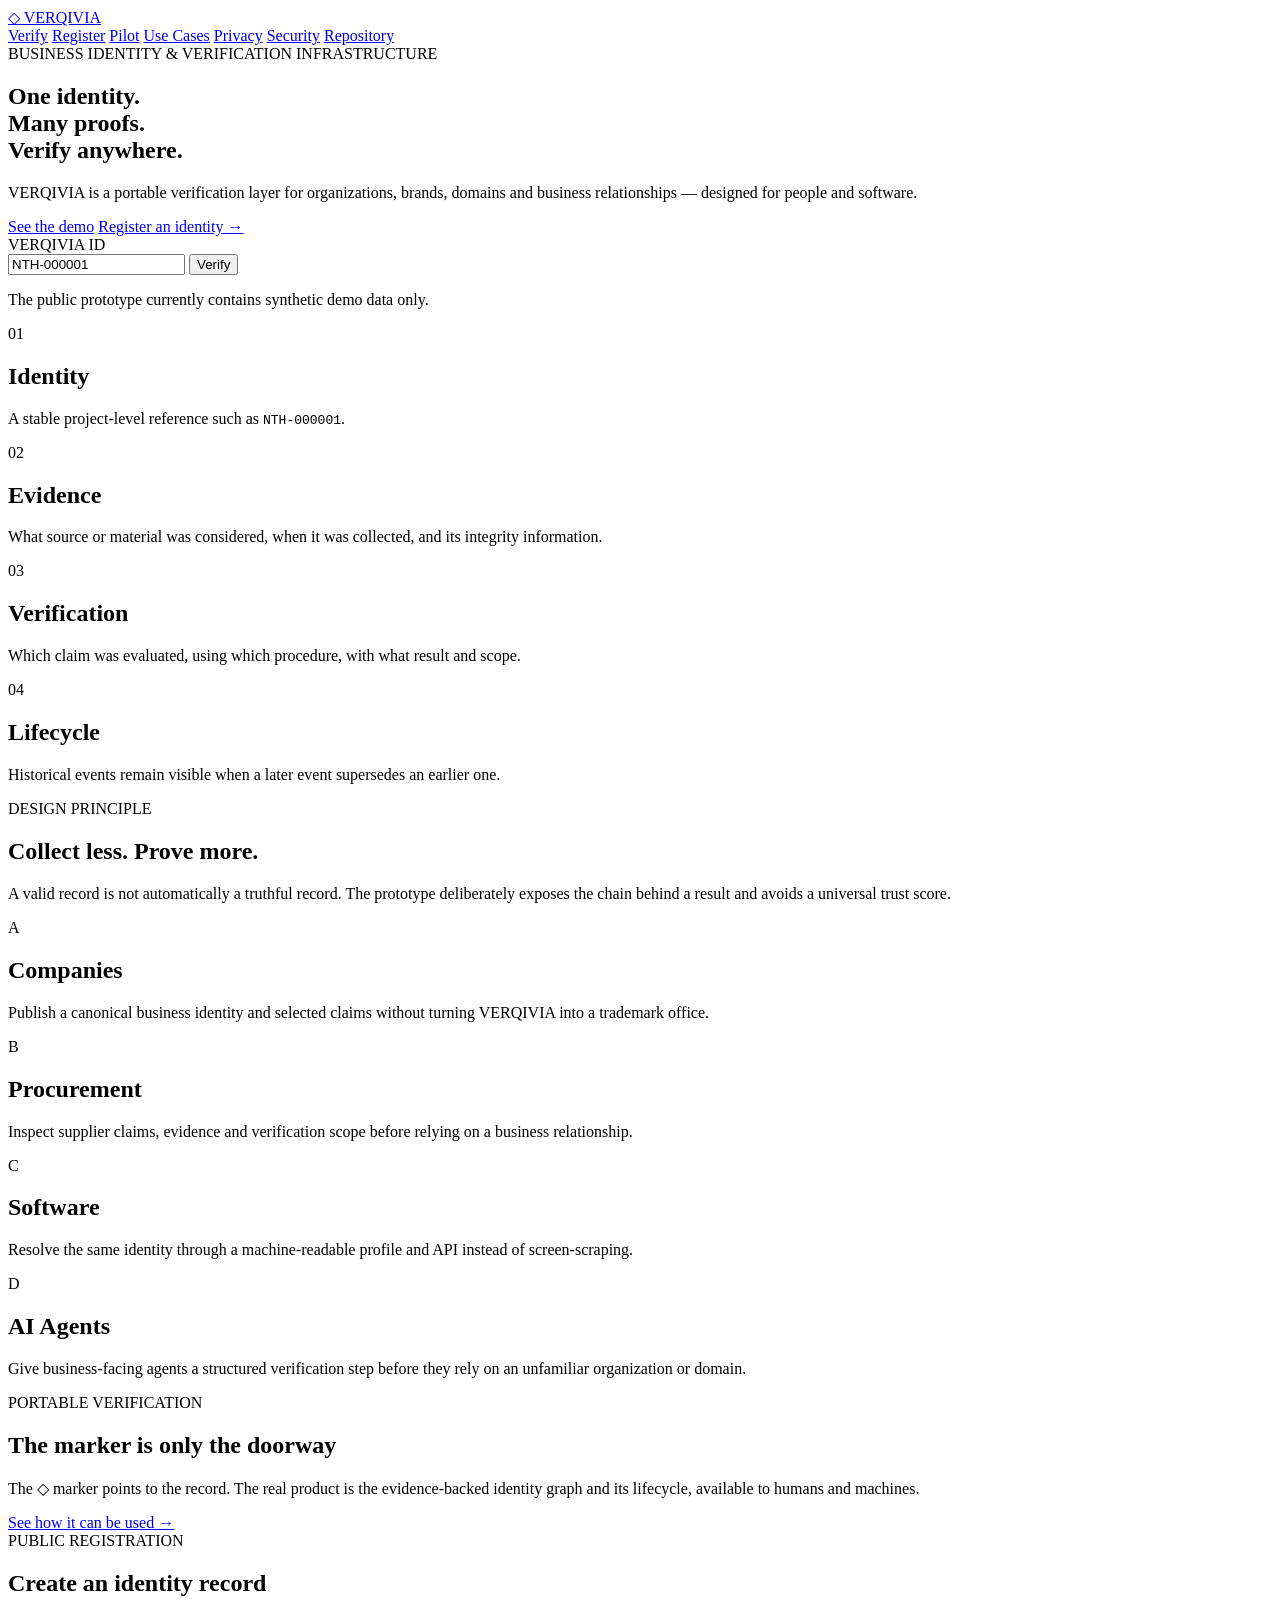
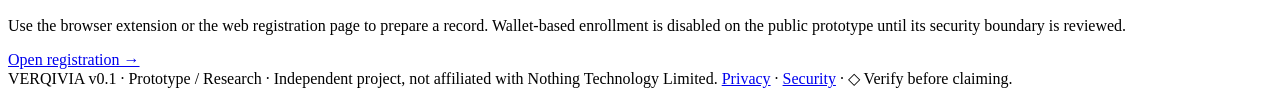
==== site/index.html @ 0a53aade "Strengthen VERQIVIA product positioning and use cases" ====
<!doctype html>
<html lang="en">
<head>
  <meta charset="utf-8">
  <meta name="viewport" content="width=device-width, initial-scale=1">
  <meta http-equiv="Content-Security-Policy" content="default-src 'self'; script-src 'self'; style-src 'self'; img-src 'self' data:; connect-src 'self' https:; object-src 'none'; base-uri 'self'; frame-ancestors 'none'; form-action 'self'">
  <meta name="description" content="VERQIVIA — transparent business identity and verification infrastructure for humans and machines.">
  <meta property="og:title" content="VERQIVIA — Business Identity & Verification">
  <meta property="og:description" content="Inspect identity, claims, evidence and verification procedures instead of relying on a single trust score.">
  <meta property="og:type" content="website">
  <meta property="og:url" content="https://asnad68.github.io/VERQIVIA/">
  <title>VERQIVIA — Business Identity & Verification</title>
  <link rel="stylesheet" href="./assets/styles.css">
</head>
<body>
  <header class="topbar">
    <a class="brand" href="./">◇ VERQIVIA</a>
    <nav aria-label="Primary">
      <a href="./verify.html">Verify</a>
      <a href="./register.html">Register</a>
      <a href="./pilot.html">Pilot</a>
      <a href="./use-cases.html">Use Cases</a>
      <a href="./privacy.html">Privacy</a>
      <a href="./security.html">Security</a>
      <a href="https://github.com/asnad68/VERQIVIA" rel="noreferrer">Repository</a>
    </nav>
  </header>
  <main>
    <section class="hero shell">
      <div class="eyebrow">BUSINESS IDENTITY &amp; VERIFICATION INFRASTRUCTURE</div>
      <h1>One identity.<br>Many proofs.<br>Verify anywhere.</h1>
      <p class="lead">VERQIVIA is a portable verification layer for organizations, brands, domains and business relationships — designed for people and software.</p>
      <div class="input-row" style="margin-top:28px;max-width:560px;">
        <a class="button" href="./verify.html?id=NTH-000001">See the demo</a>
        <a class="button secondary" href="./register.html">Register an identity →</a>
      </div>
      <form class="verify-form" action="./verify.html" method="get">
        <label for="nothing-id">VERQIVIA ID</label>
        <div class="input-row">
          <input id="nothing-id" name="id" value="NTH-000001" pattern="NTH-[0-9]{6}" autocomplete="off" spellcheck="false" aria-describedby="demo-note">
          <button type="submit">Verify</button>
        </div>
        <p id="demo-note" class="note">The public prototype currently contains synthetic demo data only.</p>
      </form>
    </section>
    <section class="feature-grid shell" aria-label="VERQIVIA model">
      <article class="feature"><span class="feature-number">01</span><h2>Identity</h2><p>A stable project-level reference such as <code>NTH-000001</code>.</p></article>
      <article class="feature"><span class="feature-number">02</span><h2>Evidence</h2><p>What source or material was considered, when it was collected, and its integrity information.</p></article>
      <article class="feature"><span class="feature-number">03</span><h2>Verification</h2><p>Which claim was evaluated, using which procedure, with what result and scope.</p></article>
      <article class="feature"><span class="feature-number">04</span><h2>Lifecycle</h2><p>Historical events remain visible when a later event supersedes an earlier one.</p></article>
    </section>
    <section class="principles shell">
      <div><div class="eyebrow">DESIGN PRINCIPLE</div><h2>Collect less. Prove more.</h2></div>
      <p>A valid record is not automatically a truthful record. The prototype deliberately exposes the chain behind a result and avoids a universal trust score.</p>
    </section>
    <section class="feature-grid shell" aria-label="VERQIVIA use cases">
      <article class="feature"><span class="feature-number">A</span><h2>Companies</h2><p>Publish a canonical business identity and selected claims without turning VERQIVIA into a trademark office.</p></article>
      <article class="feature"><span class="feature-number">B</span><h2>Procurement</h2><p>Inspect supplier claims, evidence and verification scope before relying on a business relationship.</p></article>
      <article class="feature"><span class="feature-number">C</span><h2>Software</h2><p>Resolve the same identity through a machine-readable profile and API instead of screen-scraping.</p></article>
      <article class="feature"><span class="feature-number">D</span><h2>AI Agents</h2><p>Give business-facing agents a structured verification step before they rely on an unfamiliar organization or domain.</p></article>
    </section>
    <section class="demo shell">
      <div class="demo-panel">
        <div><div class="eyebrow">PORTABLE VERIFICATION</div><h2>The marker is only the doorway</h2><p>The ◇ marker points to the record. The real product is the evidence-backed identity graph and its lifecycle, available to humans and machines.</p></div>
        <a class="button secondary" href="./use-cases.html">See how it can be used →</a>
      </div>
    </section>
    <section class="demo shell">
      <div class="demo-panel">
        <div><div class="eyebrow">PUBLIC REGISTRATION</div><h2>Create an identity record</h2><p>Use the browser extension or the web registration page to prepare a record. Wallet-based enrollment is disabled on the public prototype until its security boundary is reviewed.</p></div>
        <a class="button secondary" href="./register.html">Open registration →</a>
      </div>
    </section>
  </main>
  <footer class="footer shell">
    <span>VERQIVIA v0.1 · Prototype / Research · Independent project, not affiliated with Nothing Technology Limited.</span>
    <span><a href="./privacy.html">Privacy</a> · <a href="./security.html">Security</a> · ◇ Verify before claiming.</span>
  </footer>
</body>
</html>
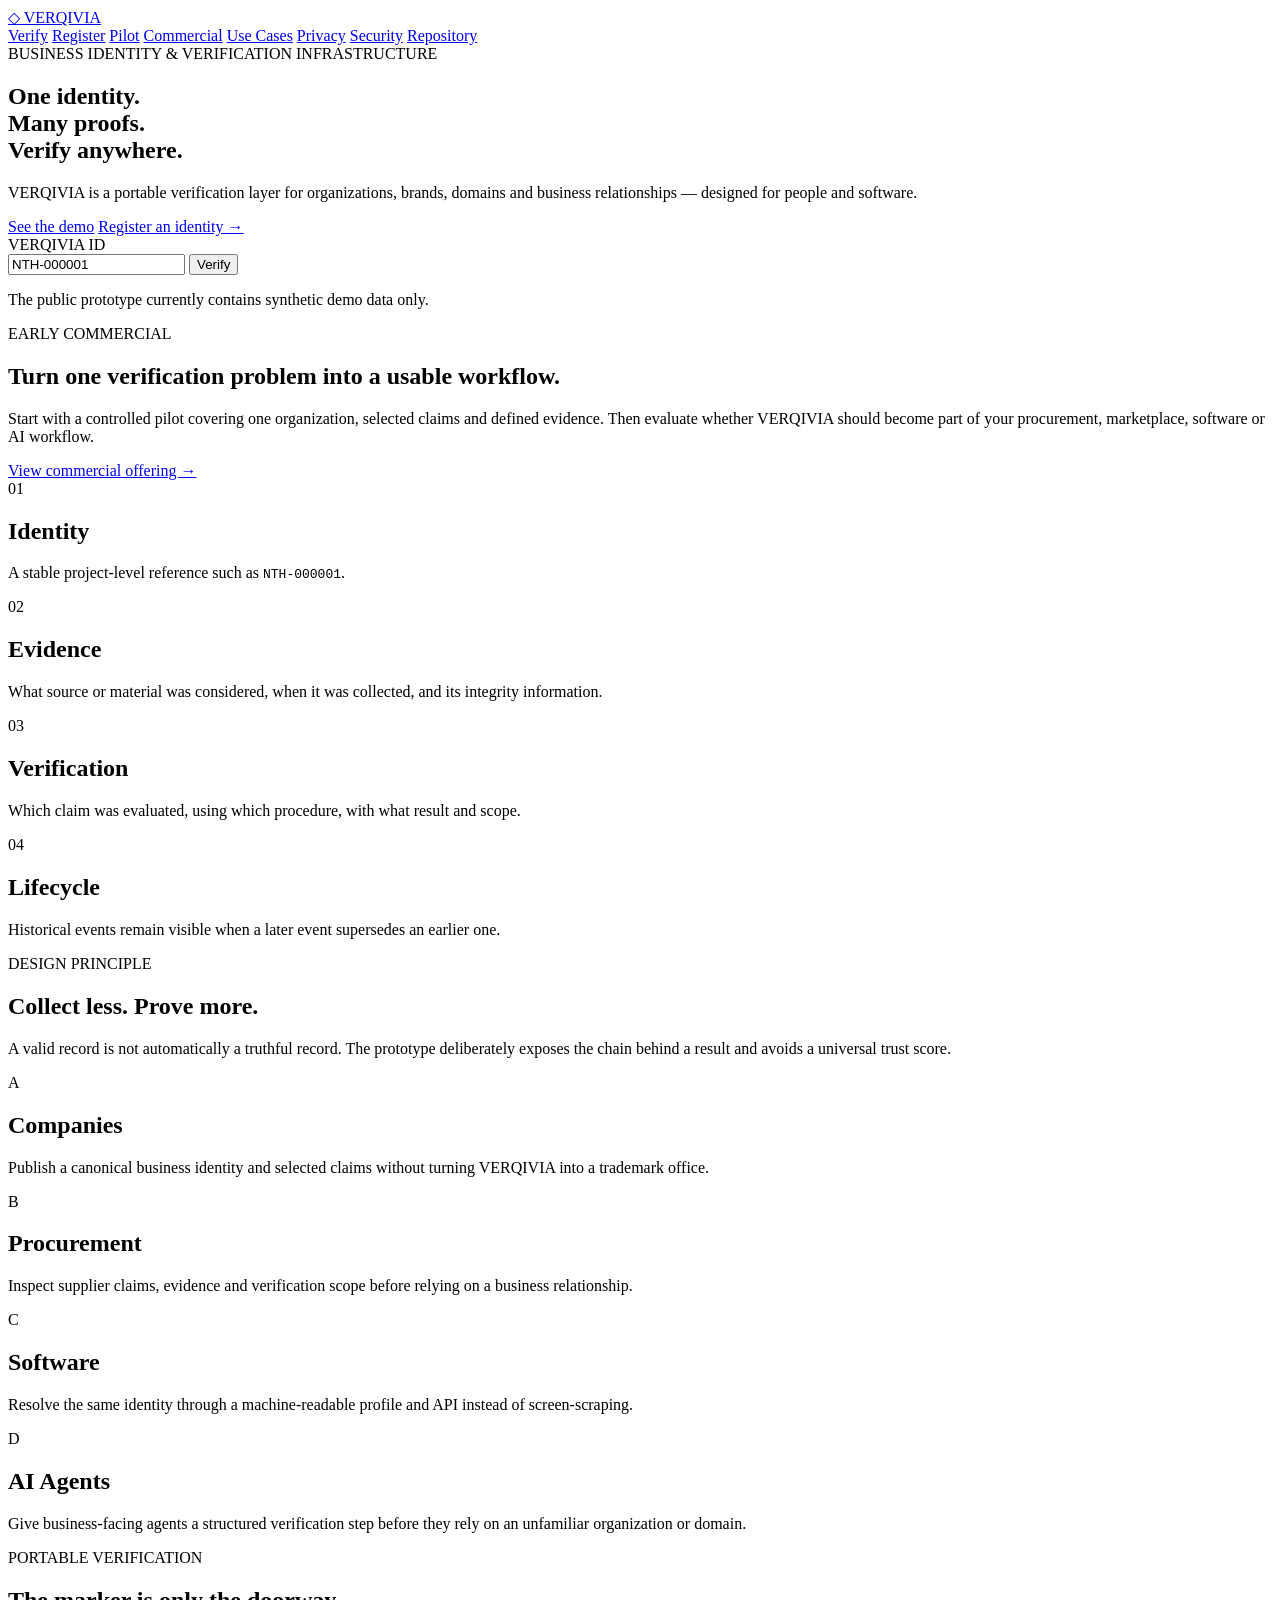
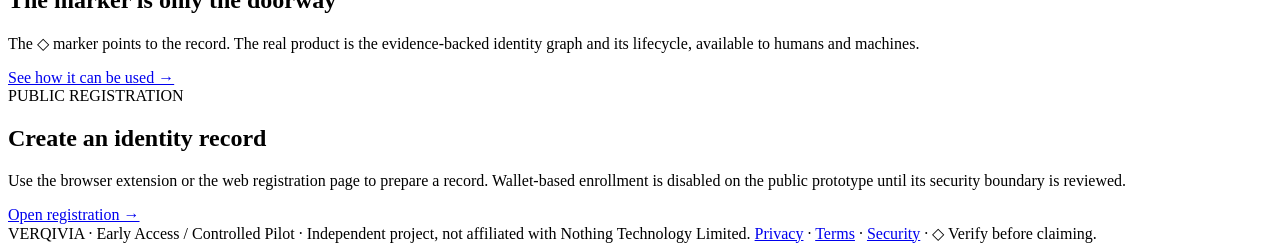
==== commit 0d65473e: "Make homepage commercially oriented for early access" ====
--- a/site/index.html
+++ b/site/index.html
@@ -19,6 +19,7 @@
       <a href="./verify.html">Verify</a>
       <a href="./register.html">Register</a>
       <a href="./pilot.html">Pilot</a>
+      <a href="./commercial.html">Commercial</a>
       <a href="./use-cases.html">Use Cases</a>
       <a href="./privacy.html">Privacy</a>
       <a href="./security.html">Security</a>
@@ -42,6 +43,12 @@
         </div>
         <p id="demo-note" class="note">The public prototype currently contains synthetic demo data only.</p>
       </form>
+    </section>
+    <section class="demo shell">
+      <div class="demo-panel">
+        <div><div class="eyebrow">EARLY COMMERCIAL</div><h2>Turn one verification problem into a usable workflow.</h2><p>Start with a controlled pilot covering one organization, selected claims and defined evidence. Then evaluate whether VERQIVIA should become part of your procurement, marketplace, software or AI workflow.</p></div>
+        <a class="button secondary" href="./commercial.html">View commercial offering →</a>
+      </div>
     </section>
     <section class="feature-grid shell" aria-label="VERQIVIA model">
       <article class="feature"><span class="feature-number">01</span><h2>Identity</h2><p>A stable project-level reference such as <code>NTH-000001</code>.</p></article>
@@ -73,8 +80,8 @@
     </section>
   </main>
   <footer class="footer shell">
-    <span>VERQIVIA v0.1 · Prototype / Research · Independent project, not affiliated with Nothing Technology Limited.</span>
-    <span><a href="./privacy.html">Privacy</a> · <a href="./security.html">Security</a> · ◇ Verify before claiming.</span>
+    <span>VERQIVIA · Early Access / Controlled Pilot · Independent project, not affiliated with Nothing Technology Limited.</span>
+    <span><a href="./privacy.html">Privacy</a> · <a href="./terms.html">Terms</a> · <a href="./security.html">Security</a> · ◇ Verify before claiming.</span>
   </footer>
 </body>
 </html>
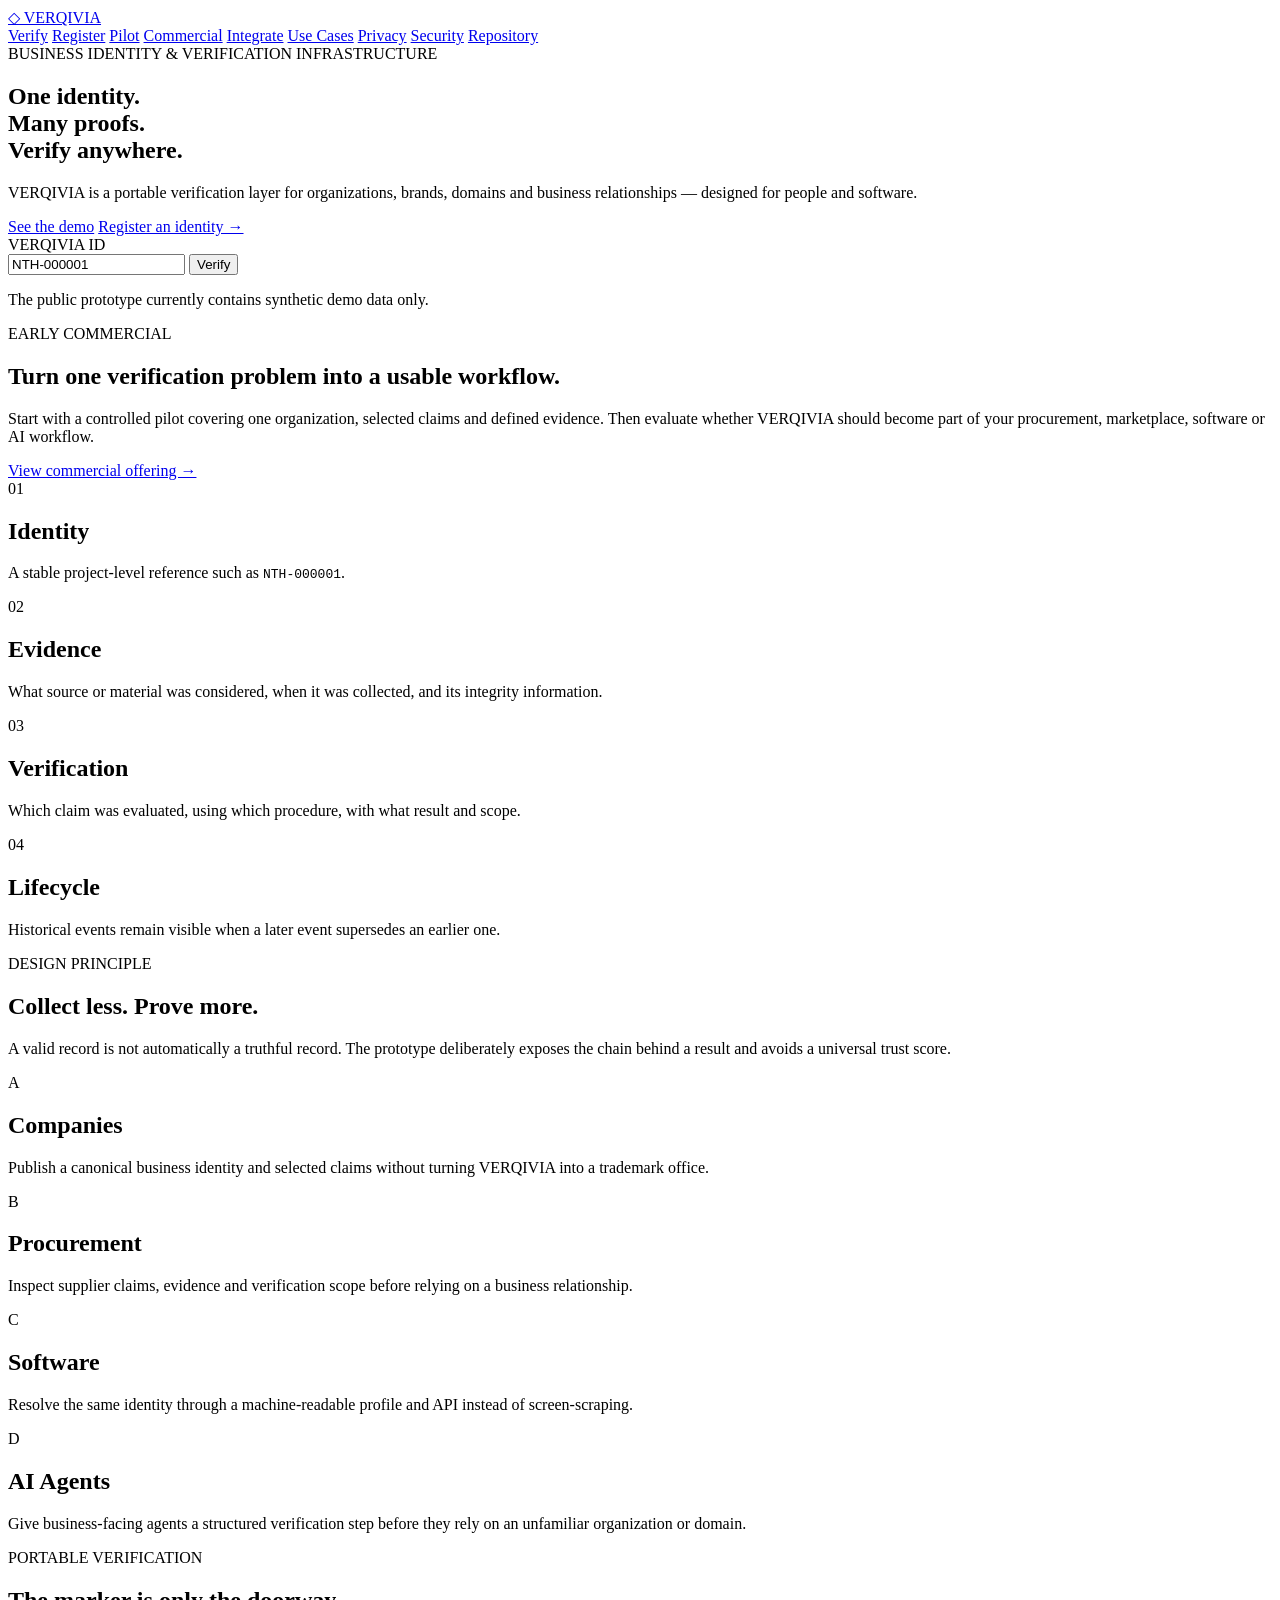
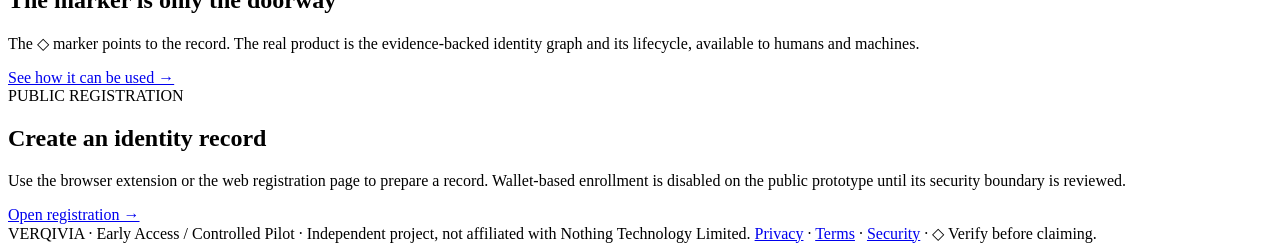
==== commit 85b37e0d: "Add developer integration entry point" ====
--- a/site/index.html
+++ b/site/index.html
@@ -20,6 +20,7 @@
       <a href="./register.html">Register</a>
       <a href="./pilot.html">Pilot</a>
       <a href="./commercial.html">Commercial</a>
+      <a href="./integrate.html">Integrate</a>
       <a href="./use-cases.html">Use Cases</a>
       <a href="./privacy.html">Privacy</a>
       <a href="./security.html">Security</a>
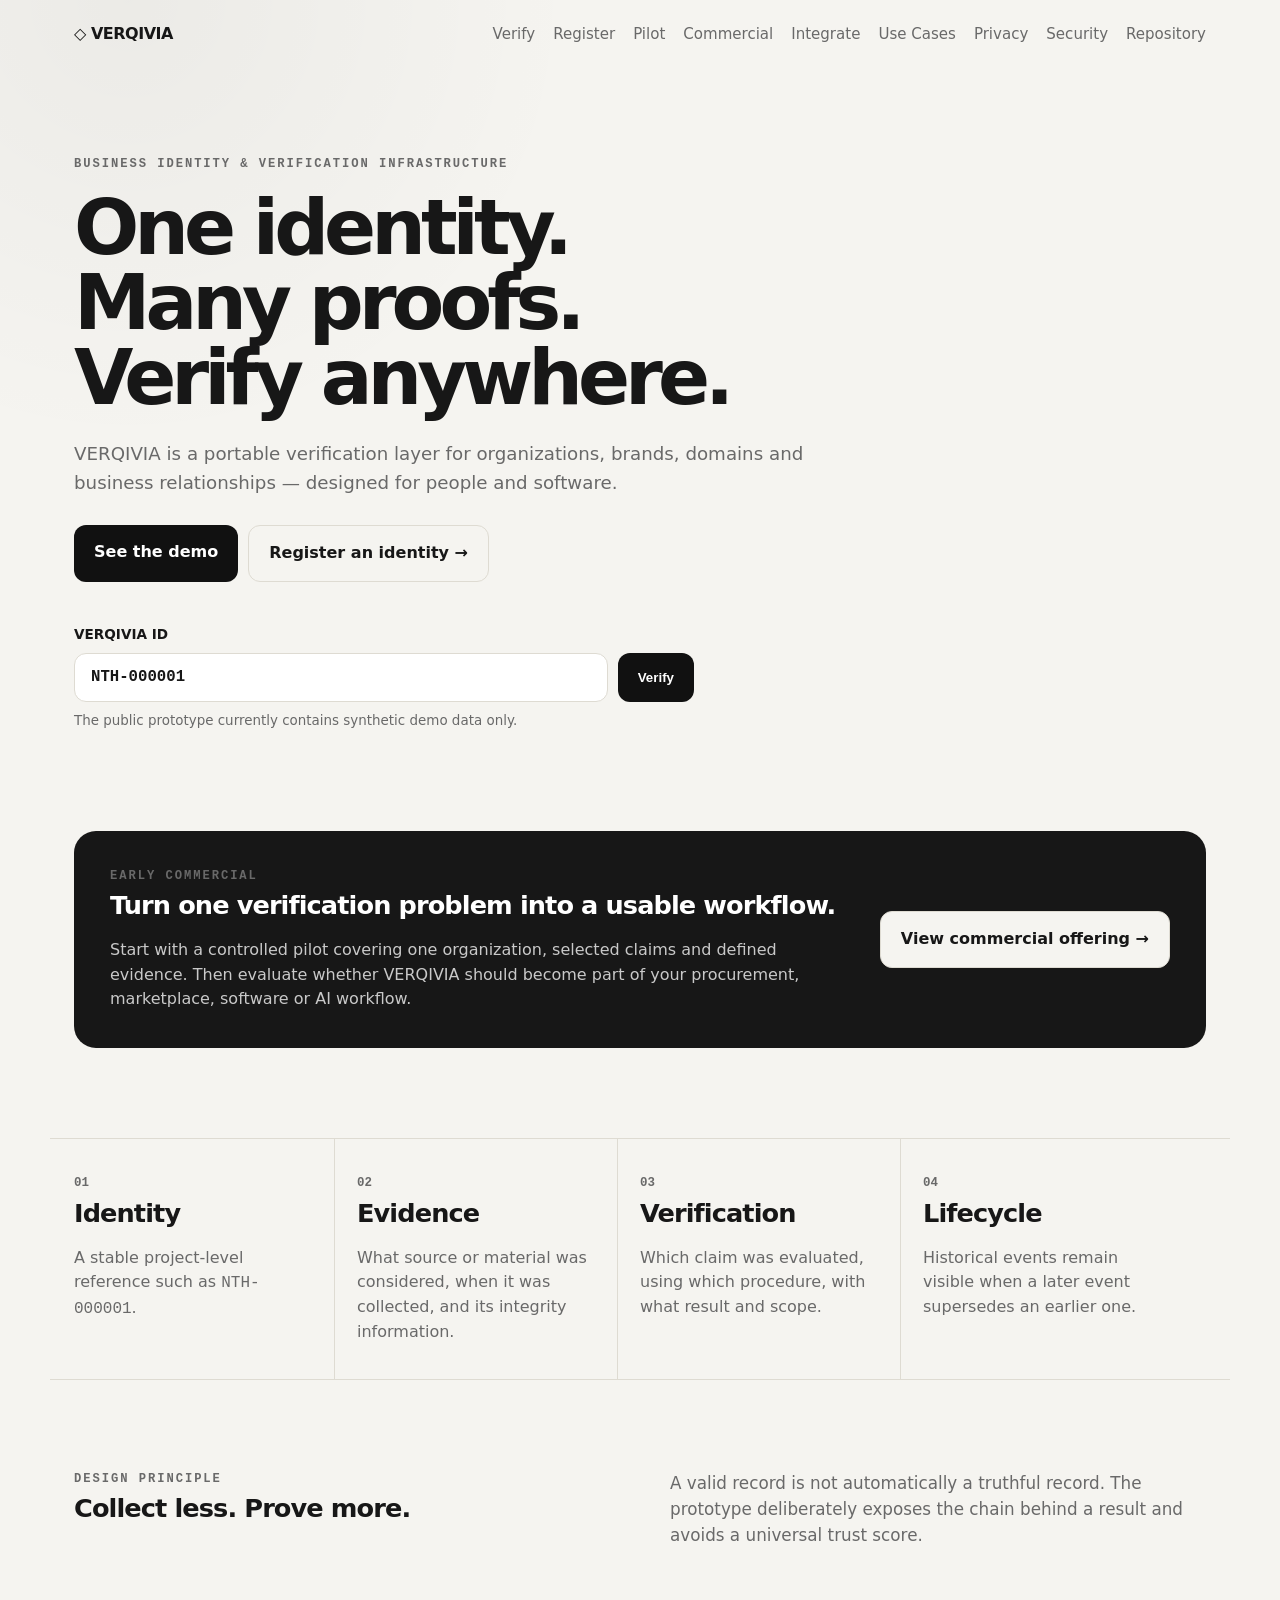
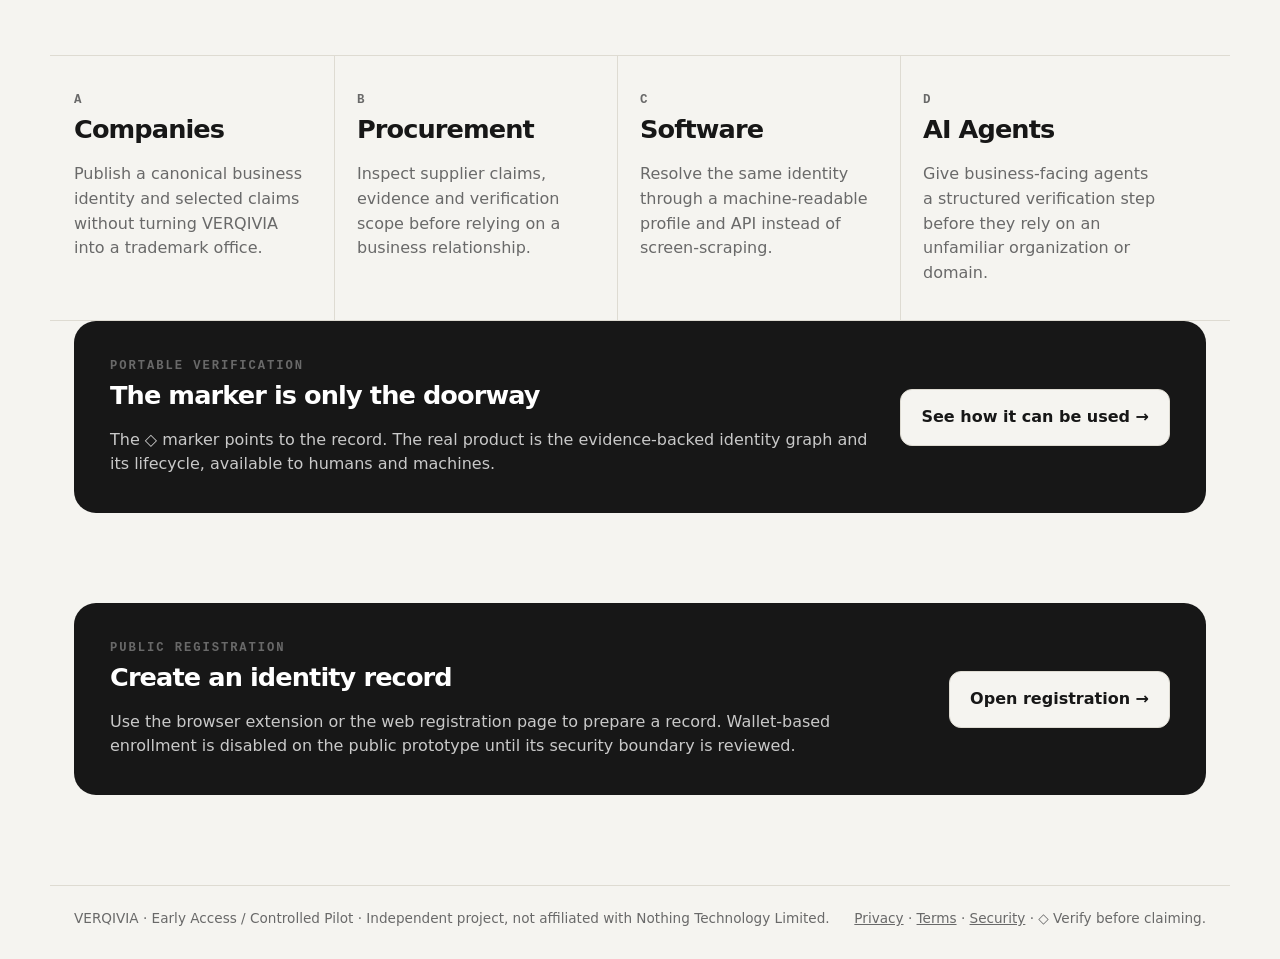
==== commit c44cf5e8: "Remove inline styles and keep CSP strict" ====
--- a/site/index.html
+++ b/site/index.html
@@ -32,7 +32,7 @@
       <div class="eyebrow">BUSINESS IDENTITY &amp; VERIFICATION INFRASTRUCTURE</div>
       <h1>One identity.<br>Many proofs.<br>Verify anywhere.</h1>
       <p class="lead">VERQIVIA is a portable verification layer for organizations, brands, domains and business relationships — designed for people and software.</p>
-      <div class="input-row" style="margin-top:28px;max-width:560px;">
+      <div class="input-row hero-action-row--narrow">
         <a class="button" href="./verify.html?id=NTH-000001">See the demo</a>
         <a class="button secondary" href="./register.html">Register an identity →</a>
       </div>
--- a/site/assets/styles.css
+++ b/site/assets/styles.css
@@ -0,0 +1,526 @@
+:root {
+  --ink: #171717;
+  --muted: #696969;
+  --paper: #f5f4f0;
+  --panel: #ffffff;
+  --line: #dedbd2;
+  --accent: #111111;
+  --ok: #1d6b49;
+  --ok-bg: #e7f3eb;
+  --warn: #8a6418;
+  --warn-bg: #fff4d9;
+  --bad: #8a3434;
+  --bad-bg: #fae7e7;
+  --shadow: 0 18px 45px rgba(0,0,0,.07);
+  font-family: Inter, ui-sans-serif, system-ui, -apple-system, BlinkMacSystemFont, "Segoe UI", sans-serif;
+}
+
+* { box-sizing: border-box; }
+
+html { scroll-behavior: smooth; }
+
+body {
+  margin: 0;
+  background:
+    radial-gradient(circle at 10% 0%, rgba(0,0,0,.04), transparent 28rem),
+    var(--paper);
+  color: var(--ink);
+  line-height: 1.55;
+}
+
+a { color: inherit; }
+
+code, pre, .identity-id, .status, .demo-badge, .eyebrow {
+  font-family: "SFMono-Regular", Consolas, "Liberation Mono", monospace;
+}
+
+.topbar {
+  max-width: 1180px;
+  margin: 0 auto;
+  padding: 22px 24px;
+  display: flex;
+  justify-content: space-between;
+  align-items: center;
+}
+
+.brand {
+  text-decoration: none;
+  font-weight: 800;
+  letter-spacing: -.03em;
+}
+
+nav {
+  display: flex;
+  gap: 18px;
+}
+
+nav a {
+  text-decoration: none;
+  color: var(--muted);
+  font-size: .94rem;
+}
+
+nav a:hover, nav a.active { color: var(--ink); }
+
+.shell {
+  max-width: 1180px;
+  margin: 0 auto;
+  padding-left: 24px;
+  padding-right: 24px;
+}
+
+.hero {
+  padding-top: 86px;
+  padding-bottom: 86px;
+}
+
+.eyebrow {
+  font-size: .76rem;
+  letter-spacing: .16em;
+  font-weight: 700;
+  color: var(--muted);
+}
+
+h1, h2, p { margin-top: 0; }
+
+h1 {
+  font-size: clamp(2.7rem, 6vw, 5.8rem);
+  line-height: .98;
+  letter-spacing: -.065em;
+  max-width: 820px;
+  margin: 16px 0 25px;
+}
+
+h2 {
+  font-size: clamp(1.35rem, 2vw, 2rem);
+  letter-spacing: -.035em;
+  margin-bottom: 12px;
+}
+
+.lead {
+  max-width: 760px;
+  color: var(--muted);
+  font-size: 1.14rem;
+}
+
+.verify-form {
+  margin-top: 42px;
+  max-width: 620px;
+}
+
+.verify-form.compact { margin: 0 0 42px; max-width: 760px; }
+
+.verify-form label {
+  display: block;
+  font-size: .85rem;
+  font-weight: 700;
+  margin-bottom: 8px;
+}
+
+.input-row {
+  display: flex;
+  gap: 10px;
+}
+
+input {
+  min-width: 0;
+  flex: 1;
+  border: 1px solid var(--line);
+  background: var(--panel);
+  border-radius: 12px;
+  padding: 15px 16px;
+  color: var(--ink);
+  font: 600 .98rem/1.1 "SFMono-Regular", Consolas, monospace;
+  outline: none;
+}
+
+input:focus {
+  border-color: #8e8a80;
+  box-shadow: 0 0 0 3px rgba(0,0,0,.06);
+}
+
+button, .button {
+  border: 0;
+  border-radius: 12px;
+  padding: 15px 20px;
+  background: var(--accent);
+  color: #fff;
+  font-weight: 800;
+  text-decoration: none;
+  cursor: pointer;
+}
+
+.button.secondary {
+  background: var(--paper);
+  color: var(--ink);
+  border: 1px solid var(--line);
+  white-space: nowrap;
+}
+
+.note, .muted { color: var(--muted); }
+
+.note { font-size: .84rem; margin-top: 9px; }
+
+.feature-grid {
+  display: grid;
+  grid-template-columns: repeat(4, 1fr);
+  border-top: 1px solid var(--line);
+  border-bottom: 1px solid var(--line);
+}
+
+.feature {
+  padding: 30px 22px 34px 0;
+  margin-right: 22px;
+  border-right: 1px solid var(--line);
+}
+
+.feature:last-child { border-right: 0; }
+
+.feature-number {
+  font: 700 .78rem "SFMono-Regular", Consolas, monospace;
+  color: var(--muted);
+}
+
+.feature p { color: var(--muted); margin-bottom: 0; }
+
+.principles {
+  display: grid;
+  grid-template-columns: 1fr 1fr;
+  gap: 60px;
+  padding-top: 90px;
+  padding-bottom: 90px;
+}
+
+.principles p {
+  color: var(--muted);
+  max-width: 520px;
+  font-size: 1.05rem;
+}
+
+.demo { padding-bottom: 90px; }
+
+.demo-panel {
+  background: var(--ink);
+  color: white;
+  border-radius: 22px;
+  padding: 36px;
+  display: flex;
+  align-items: center;
+  justify-content: space-between;
+  gap: 30px;
+}
+
+.demo-panel p { color: #c9c9c9; margin-bottom: 0; }
+
+.footer {
+  border-top: 1px solid var(--line);
+  padding-top: 22px;
+  padding-bottom: 30px;
+  display: flex;
+  justify-content: space-between;
+  gap: 20px;
+  color: var(--muted);
+  font-size: .85rem;
+}
+
+.verify-shell { padding-top: 64px; padding-bottom: 80px; }
+
+.verify-head {
+  display: flex;
+  justify-content: space-between;
+  gap: 35px;
+  align-items: flex-start;
+  margin-bottom: 35px;
+}
+
+.verify-head h1 {
+  font-size: clamp(2.7rem, 5vw, 4.8rem);
+  margin-bottom: 18px;
+}
+
+.demo-badge {
+  border: 1px solid var(--line);
+  background: rgba(255,255,255,.6);
+  padding: 8px 10px;
+  border-radius: 999px;
+  font-size: .72rem;
+  font-weight: 800;
+  letter-spacing: .1em;
+}
+
+.panel {
+  background: var(--panel);
+  border: 1px solid var(--line);
+  border-radius: 18px;
+  padding: 25px;
+  box-shadow: var(--shadow);
+}
+
+.identity-card {
+  display: flex;
+  justify-content: space-between;
+  gap: 25px;
+  align-items: center;
+  margin-bottom: 18px;
+}
+
+.identity-main {
+  display: flex;
+  gap: 20px;
+  align-items: center;
+}
+
+.mark-large {
+  width: 68px;
+  height: 68px;
+  display: grid;
+  place-items: center;
+  border: 1px solid var(--line);
+  border-radius: 18px;
+  font-size: 2rem;
+}
+
+.identity-id {
+  font-size: .85rem;
+  color: var(--muted);
+  margin: 2px 0 5px;
+}
+
+.identity-card h2 { margin: 0 0 3px; }
+
+.status {
+  border-radius: 999px;
+  padding: 8px 11px;
+  white-space: nowrap;
+  font-weight: 800;
+  font-size: .75rem;
+}
+
+.status-neutral { background: #ededeb; color: #4b4b4b; }
+.status-ok { background: var(--ok-bg); color: var(--ok); }
+.status-warn { background: var(--warn-bg); color: var(--warn); }
+.status-bad { background: var(--bad-bg); color: var(--bad); }
+
+.warning-panel {
+  background: var(--warn-bg);
+  border-color: #e5cb85;
+  color: #6f5010;
+  margin-bottom: 35px;
+}
+
+.warning-panel p { margin: 7px 0 0; }
+
+.section-heading {
+  display: flex;
+  justify-content: space-between;
+  margin-top: 52px;
+  margin-bottom: 18px;
+}
+
+.section-heading h2 { margin-bottom: 0; }
+
+.claim-grid {
+  display: grid;
+  grid-template-columns: repeat(2, 1fr);
+  gap: 16px;
+}
+
+.claim-card {
+  background: var(--panel);
+  border: 1px solid var(--line);
+  border-radius: 16px;
+  padding: 21px;
+}
+
+.claim-card .claim-top {
+  display: flex;
+  justify-content: space-between;
+  gap: 12px;
+  margin-bottom: 13px;
+}
+
+.claim-id {
+  font: 700 .75rem "SFMono-Regular", Consolas, monospace;
+  color: var(--muted);
+}
+
+.claim-statement { margin-bottom: 15px; }
+
+.meta-line {
+  display: flex;
+  flex-wrap: wrap;
+  gap: 8px 13px;
+  font-size: .83rem;
+  color: var(--muted);
+}
+
+.timeline {
+  display: grid;
+  gap: 13px;
+}
+
+.event {
+  display: grid;
+  grid-template-columns: 17px 1fr;
+  gap: 16px;
+}
+
+.event-dot {
+  width: 12px;
+  height: 12px;
+  margin-top: 10px;
+  border-radius: 50%;
+  background: var(--ink);
+}
+
+.event-body {
+  background: var(--panel);
+  border: 1px solid var(--line);
+  border-radius: 16px;
+  padding: 19px;
+}
+
+.event-body h3 { margin: 3px 0 8px; font-size: 1rem; }
+
+.event-body p { margin-bottom: 10px; color: var(--muted); }
+
+.event-meta {
+  display: flex;
+  flex-wrap: wrap;
+  gap: 7px 16px;
+  font-size: .8rem;
+  color: var(--muted);
+}
+
+.raw { margin-top: 45px; }
+
+.raw summary {
+  cursor: pointer;
+  font-weight: 800;
+}
+
+.raw pre {
+  white-space: pre-wrap;
+  overflow-wrap: anywhere;
+  margin: 18px 0 0;
+  font-size: .76rem;
+}
+
+.error-panel {
+  background: var(--bad-bg);
+  border-color: #e3bcbc;
+  color: var(--bad);
+}
+
+[hidden] { display: none !important; }
+
+@media (max-width: 860px) {
+  .feature-grid, .claim-grid, .principles { grid-template-columns: 1fr 1fr; }
+  .feature:nth-child(2) { border-right: 0; }
+  .feature:nth-child(-n+2) { border-bottom: 1px solid var(--line); }
+  .feature:nth-child(3), .feature:nth-child(4) { padding-top: 28px; }
+  .principles { gap: 30px; }
+}
+
+@media (max-width: 640px) {
+  .topbar, .verify-head, .identity-card, .demo-panel, .footer {
+    flex-direction: column;
+    align-items: flex-start;
+  }
+
+  .topbar { gap: 14px; }
+  h1 { font-size: 3rem; }
+  .hero { padding-top: 55px; }
+  .feature-grid, .claim-grid, .principles { grid-template-columns: 1fr; }
+  .feature { border-right: 0; border-bottom: 1px solid var(--line); margin-right: 0; padding-right: 0; }
+  .feature:last-child { border-bottom: 0; }
+  .feature:nth-child(2) { border-right: 0; }
+  .principles { gap: 10px; }
+  .input-row { flex-direction: column; }
+  button { width: 100%; }
+  .identity-main { align-items: flex-start; }
+  .footer { gap: 8px; }
+}
+
+
+.proof-panel {
+  margin-top: 2rem;
+}
+
+.proof-heading-row {
+  display: flex;
+  align-items: flex-start;
+  justify-content: space-between;
+  gap: 1rem;
+}
+
+.proof-details {
+  display: grid;
+  gap: .7rem;
+  margin: 1.25rem 0;
+}
+
+.proof-row {
+  display: grid;
+  grid-template-columns: minmax(130px, 190px) 1fr;
+  gap: 1rem;
+  padding: .8rem 0;
+  border-top: 1px solid var(--line);
+}
+
+.proof-row span {
+  color: var(--muted);
+}
+
+.proof-row code {
+  overflow-wrap: anywhere;
+}
+
+@media (max-width: 680px) {
+  .proof-row {
+    grid-template-columns: 1fr;
+    gap: .35rem;
+  }
+}
+
+
+/* CSP-safe layout utilities */
+.hero-action-row {
+  margin-top: 28px;
+  max-width: 620px;
+}
+
+.hero-action-row--narrow {
+  margin-top: 28px;
+  max-width: 560px;
+}
+
+.hero-action-row--pilot {
+  margin-top: 32px;
+  max-width: 520px;
+}
+
+.note-spaced {
+  margin-top: 14px;
+}
+
+.muted-eyebrow {
+  color: #aaa;
+}
+
+.code-panel {
+  overflow: auto;
+}
+
+.narrow-page {
+  padding-top: 48px;
+  max-width: 860px;
+}
+
+.compact-panel {
+  margin-top: 24px;
+}
+
+.section-gap-panel {
+  margin-top: 16px;
+}
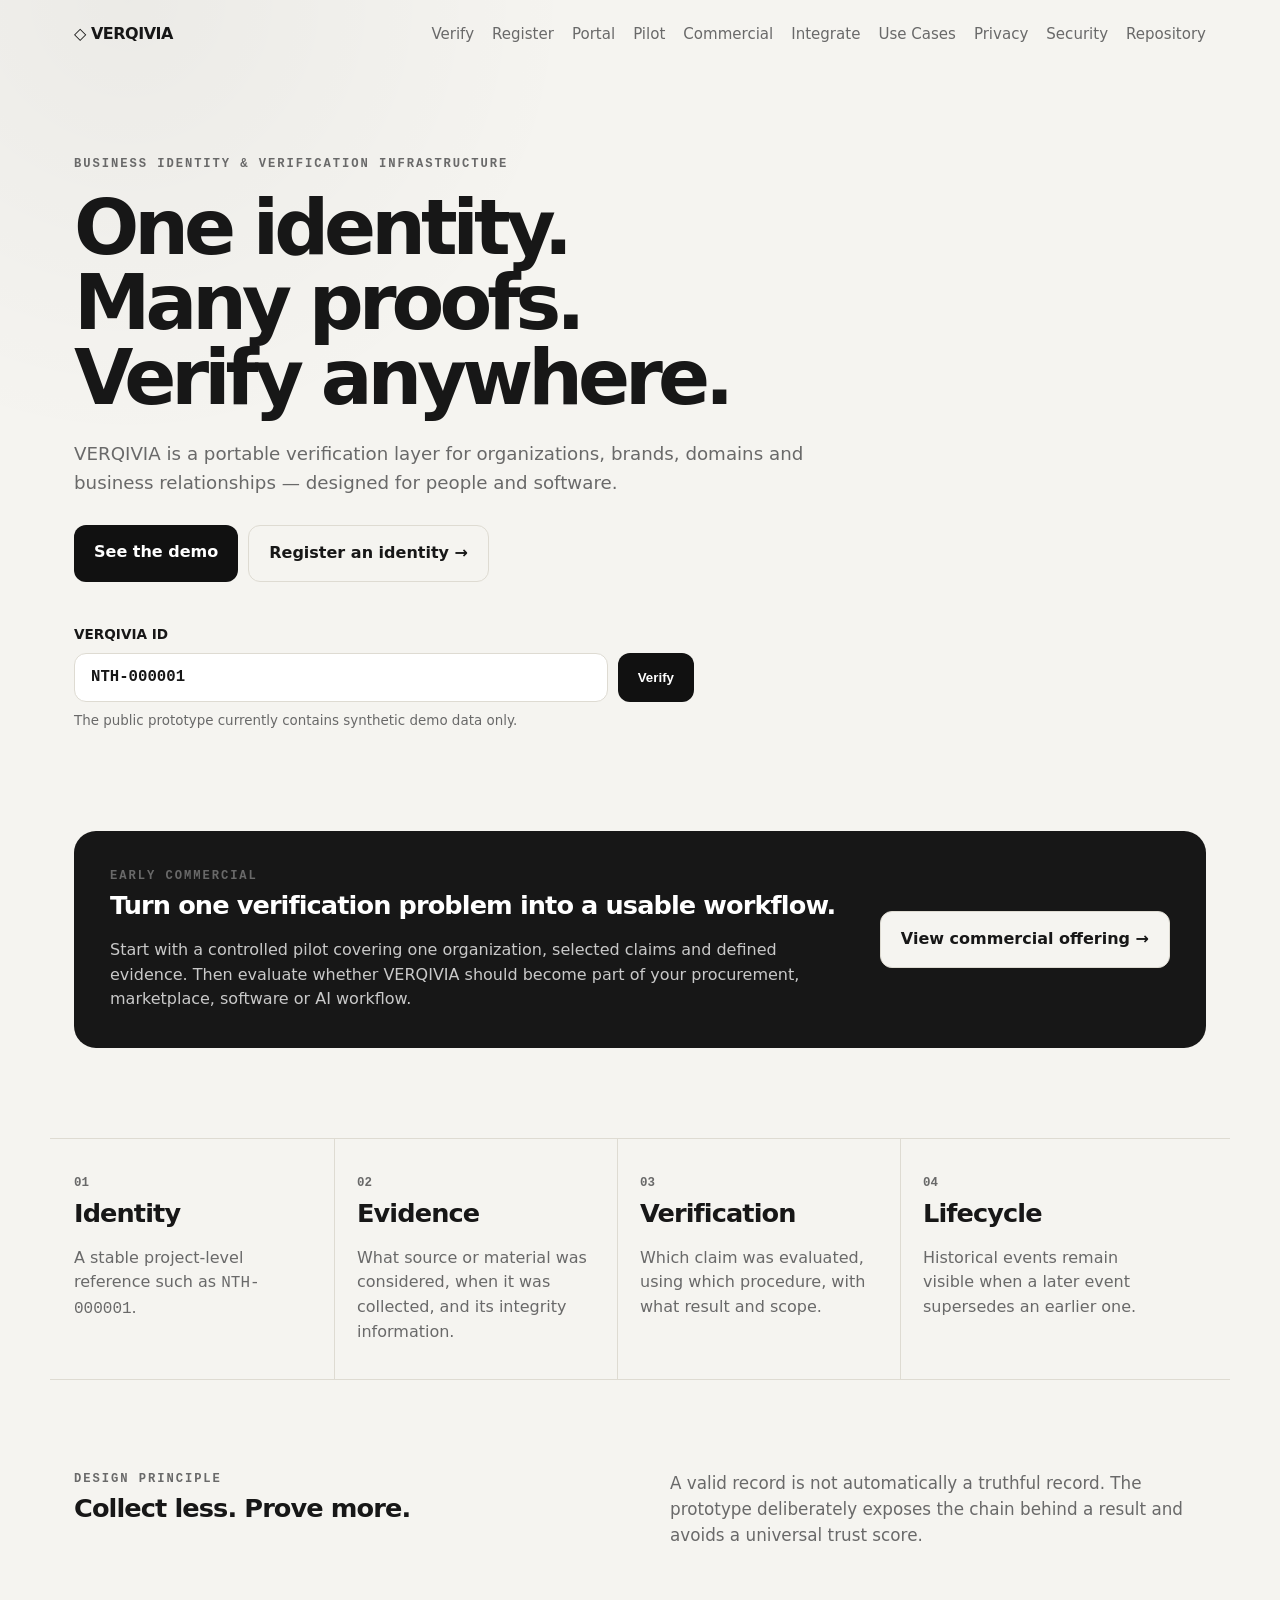
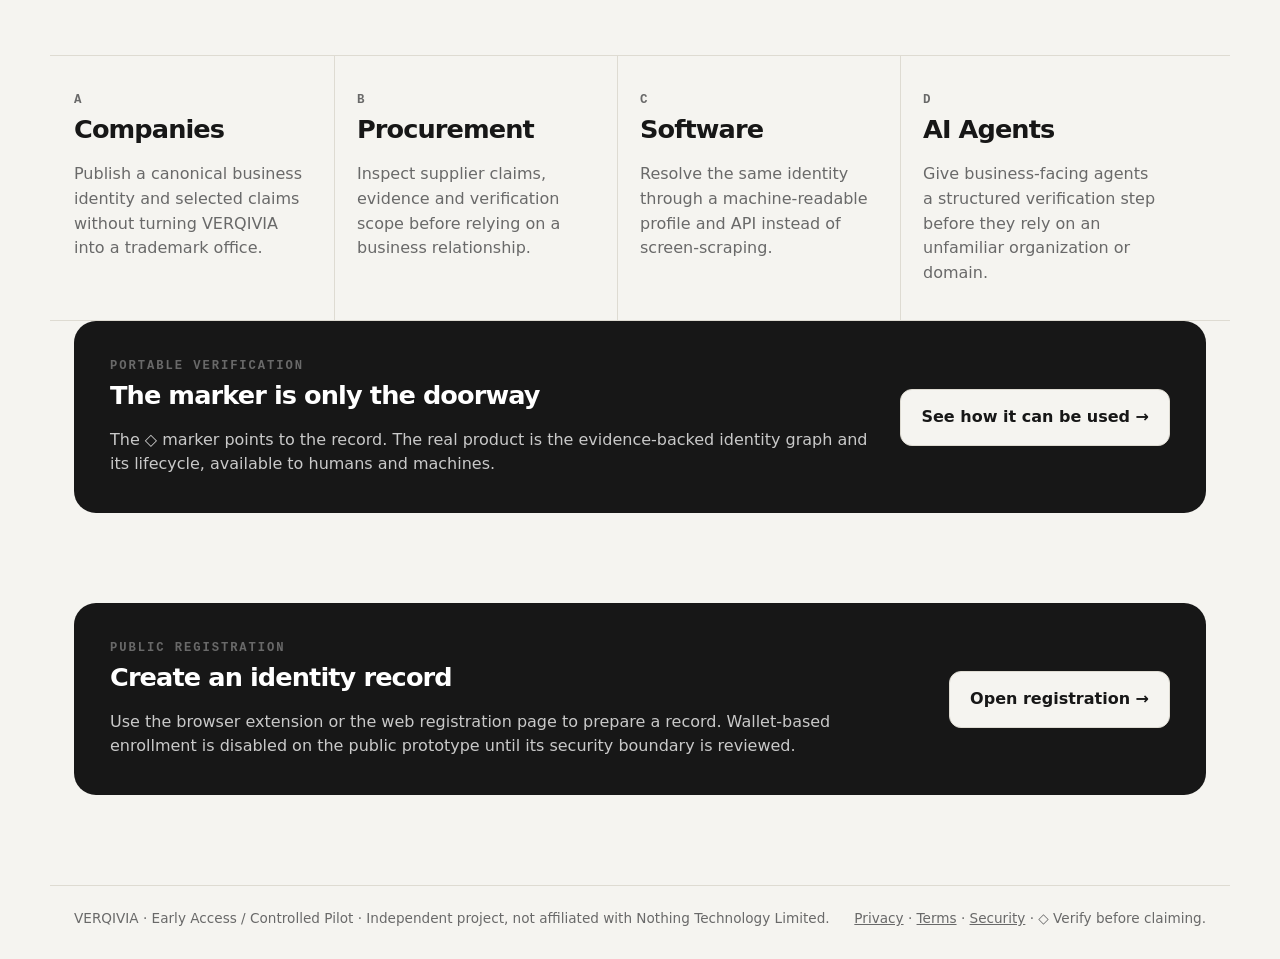
==== commit 892f0a51: "Add Portal navigation to site/index.html" ====
--- a/site/index.html
+++ b/site/index.html
@@ -18,6 +18,7 @@
     <nav aria-label="Primary">
       <a href="./verify.html">Verify</a>
       <a href="./register.html">Register</a>
+      <a href="./portal.html">Portal</a>
       <a href="./pilot.html">Pilot</a>
       <a href="./commercial.html">Commercial</a>
       <a href="./integrate.html">Integrate</a>
--- a/site/assets/styles.css
+++ b/site/assets/styles.css
@@ -524,3 +524,19 @@
 .section-gap-panel {
   margin-top: 16px;
 }
+
+
+.machine-actions {
+  display: flex;
+  flex-wrap: wrap;
+  gap: 10px;
+  align-items: center;
+  justify-content: flex-end;
+}
+
+@media (max-width: 640px) {
+  .machine-actions {
+    width: 100%;
+    justify-content: flex-start;
+  }
+}
